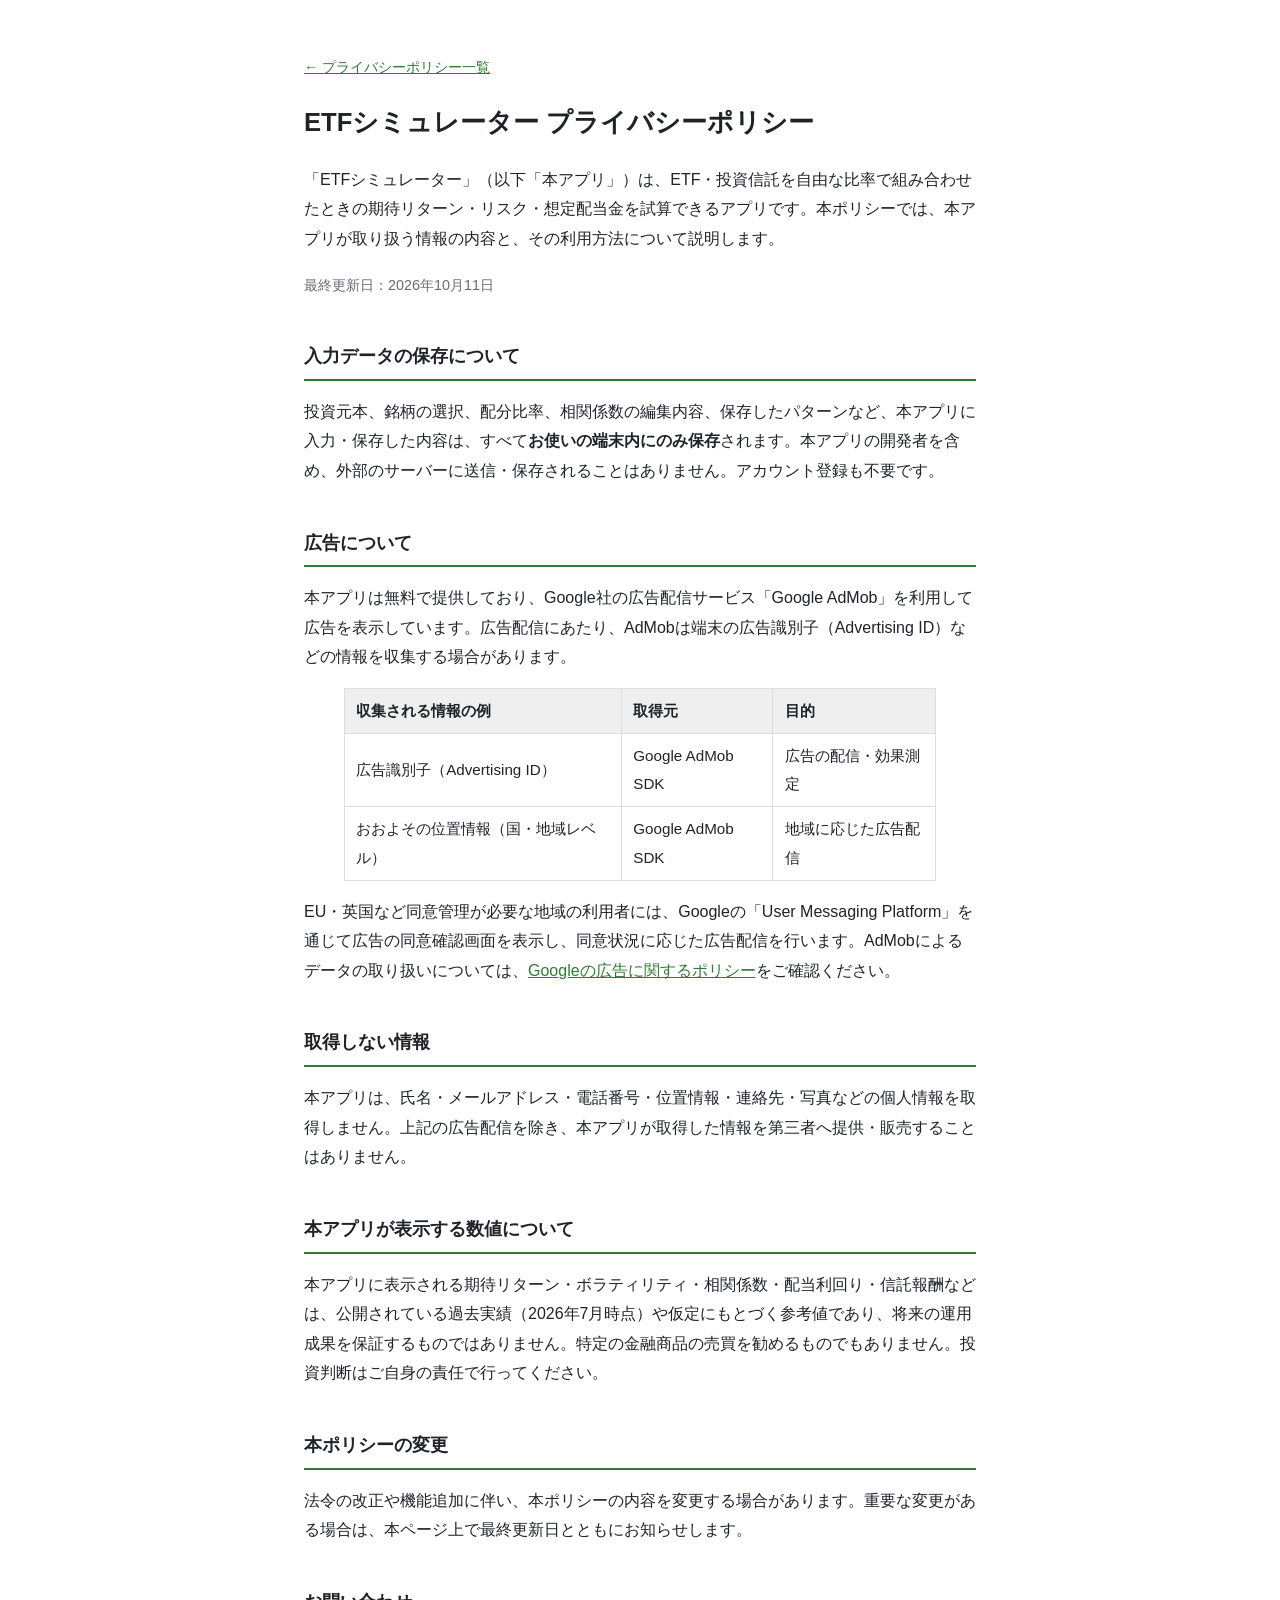
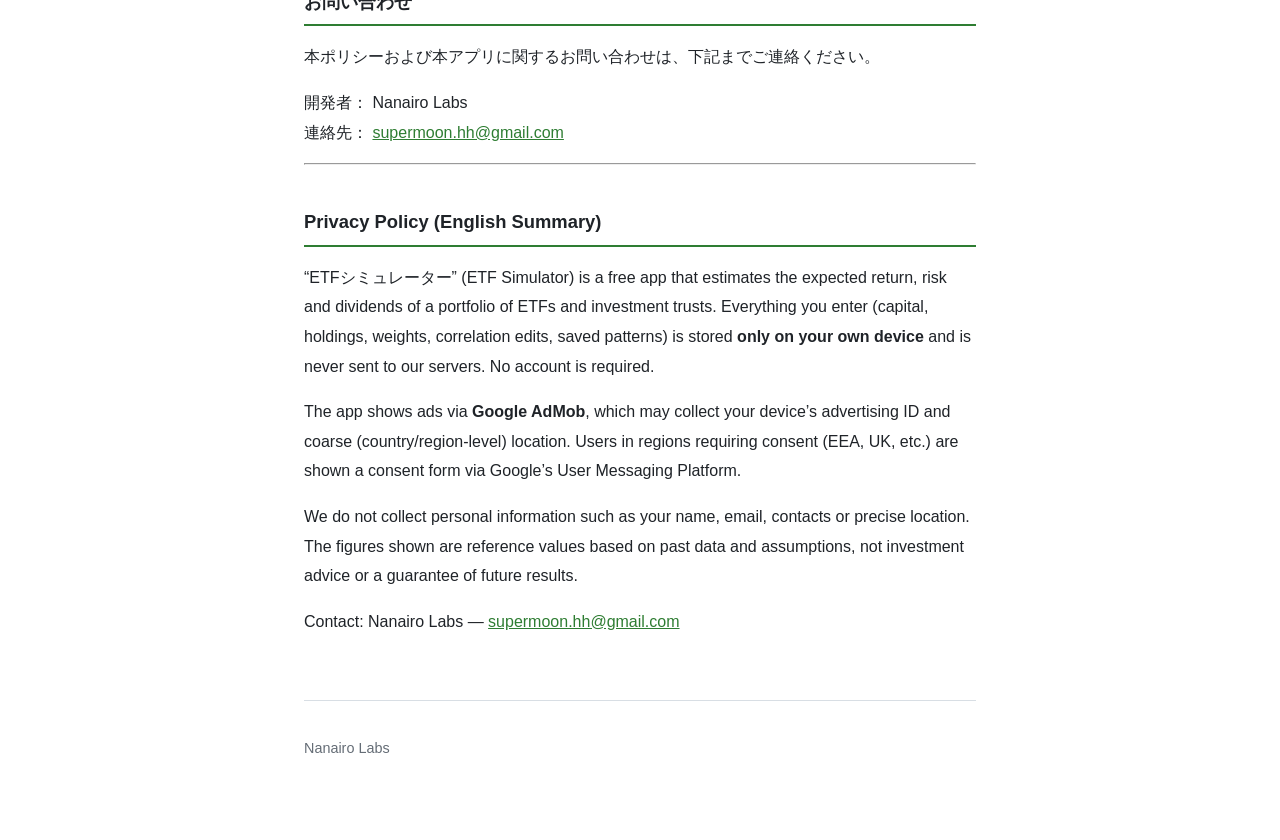
==== etfsim.html @ cdfe836a "Add files via upload" ====
<!DOCTYPE html>
<html lang="ja">
<head>
<meta charset="utf-8">
<meta name="viewport" content="width=device-width, initial-scale=1">
<title>ETFシミュレーター プライバシーポリシー | Nanairo Labs</title>
<link rel="stylesheet" href="style.css">
</head>
<body>
<main>
<p class="back"><a href="./">&larr; プライバシーポリシー一覧</a></p>
<h1>ETFシミュレーター プライバシーポリシー</h1>
<p class="pp-lede">「ETFシミュレーター」（以下「本アプリ」）は、ETF・投資信託を自由な比率で組み合わせたときの期待リターン・リスク・想定配当金を試算できるアプリです。本ポリシーでは、本アプリが取り扱う情報の内容と、その利用方法について説明します。</p>
<p><em>最終更新日：2026年10月11日</em></p>
<h2>入力データの保存について</h2>
<p>投資元本、銘柄の選択、配分比率、相関係数の編集内容、保存したパターンなど、本アプリに入力・保存した内容は、すべて<strong>お使いの端末内にのみ保存</strong>されます。本アプリの開発者を含め、外部のサーバーに送信・保存されることはありません。アカウント登録も不要です。</p>
<h2>広告について</h2>
<p>本アプリは無料で提供しており、Google社の広告配信サービス「Google AdMob」を利用して広告を表示しています。広告配信にあたり、AdMobは端末の広告識別子（Advertising ID）などの情報を収集する場合があります。</p>
<figure class="wp-block-table">
<table>
<thead>
<tr>
<th>収集される情報の例</th>
<th>取得元</th>
<th>目的</th>
</tr>
</thead>
<tbody>
<tr>
<td>広告識別子（Advertising ID）</td>
<td>Google AdMob SDK</td>
<td>広告の配信・効果測定</td>
</tr>
<tr>
<td>おおよその位置情報（国・地域レベル）</td>
<td>Google AdMob SDK</td>
<td>地域に応じた広告配信</td>
</tr>
</tbody>
</table>
</figure>
<p>EU・英国など同意管理が必要な地域の利用者には、Googleの「User Messaging Platform」を通じて広告の同意確認画面を表示し、同意状況に応じた広告配信を行います。AdMobによるデータの取り扱いについては、<a href="https://policies.google.com/technologies/ads?hl=ja">Googleの広告に関するポリシー</a>をご確認ください。</p>
<h2>取得しない情報</h2>
<p>本アプリは、氏名・メールアドレス・電話番号・位置情報・連絡先・写真などの個人情報を取得しません。上記の広告配信を除き、本アプリが取得した情報を第三者へ提供・販売することはありません。</p>
<h2>本アプリが表示する数値について</h2>
<p>本アプリに表示される期待リターン・ボラティリティ・相関係数・配当利回り・信託報酬などは、公開されている過去実績（2026年7月時点）や仮定にもとづく参考値であり、将来の運用成果を保証するものではありません。特定の金融商品の売買を勧めるものでもありません。投資判断はご自身の責任で行ってください。</p>
<h2>本ポリシーの変更</h2>
<p>法令の改正や機能追加に伴い、本ポリシーの内容を変更する場合があります。重要な変更がある場合は、本ページ上で最終更新日とともにお知らせします。</p>
<h2>お問い合わせ</h2>
<p>本ポリシーおよび本アプリに関するお問い合わせは、下記までご連絡ください。</p>
<p>開発者： Nanairo Labs<br />
連絡先： <a href="mailto:supermoon.hh@gmail.com">supermoon.hh@gmail.com</a></p>
<hr>
<h2>Privacy Policy (English Summary)</h2>
<p>&#8220;ETFシミュレーター&#8221; (ETF Simulator) is a free app that estimates the expected return, risk and dividends of a portfolio of ETFs and investment trusts. Everything you enter (capital, holdings, weights, correlation edits, saved patterns) is stored <strong>only on your own device</strong> and is never sent to our servers. No account is required.</p>
<p>The app shows ads via <strong>Google AdMob</strong>, which may collect your device&#8217;s advertising ID and coarse (country/region-level) location. Users in regions requiring consent (EEA, UK, etc.) are shown a consent form via Google&#8217;s User Messaging Platform.</p>
<p>We do not collect personal information such as your name, email, contacts or precise location. The figures shown are reference values based on past data and assumptions, not investment advice or a guarantee of future results.</p>
<p>Contact: Nanairo Labs &mdash; <a href="mailto:supermoon.hh@gmail.com">supermoon.hh@gmail.com</a></p>


<footer>
<p>Nanairo Labs</p>
</footer>
</main>
</body>
</html>
---- style.css ----
:root { color-scheme: light dark; --fg: #1f2328; --bg: #ffffff; --muted: #656d76; --accent: #2e7d32; --line: #d8dee4; }
@media (prefers-color-scheme: dark) {
  :root { --fg: #e6edf3; --bg: #0d1117; --muted: #9198a1; --accent: #7ee787; --line: #30363d; }
}
* { box-sizing: border-box; }
body { margin: 0; background: var(--bg); color: var(--fg);
  font-family: -apple-system, "Segoe UI", "Yu Gothic UI", "Hiragino Sans", sans-serif;
  line-height: 1.85; }
main { max-width: 44rem; margin: 0 auto; padding: 2.5rem 1rem 4rem; }
h1 { font-size: 1.6rem; line-height: 1.4; margin: 0 0 1.5rem; }
h2 { font-size: 1.15rem; margin-top: 2.5rem; padding-bottom: .35rem; border-bottom: 2px solid var(--accent); }
a { color: var(--accent); }
ul { padding-left: 1.3rem; }
li { margin: .4rem 0; }
em { color: var(--muted); font-style: normal; font-size: .9rem; }
table { border-collapse: collapse; width: 100%; margin: 1rem 0; font-size: .95rem; }
th, td { border: 1px solid var(--line); padding: .5rem .7rem; text-align: left; }
th { background: rgba(127,127,127,.12); }
.back { font-size: .9rem; margin-bottom: 1.5rem; }
.applist { list-style: none; padding: 0; }
.applist li { border-bottom: 1px solid var(--line); }
.applist a { display: block; padding: .9rem .2rem; text-decoration: none; }
.applist a:hover { background: rgba(127,127,127,.08); }
footer { margin-top: 4rem; padding-top: 1.2rem; border-top: 1px solid var(--line);
  color: var(--muted); font-size: .9rem; }
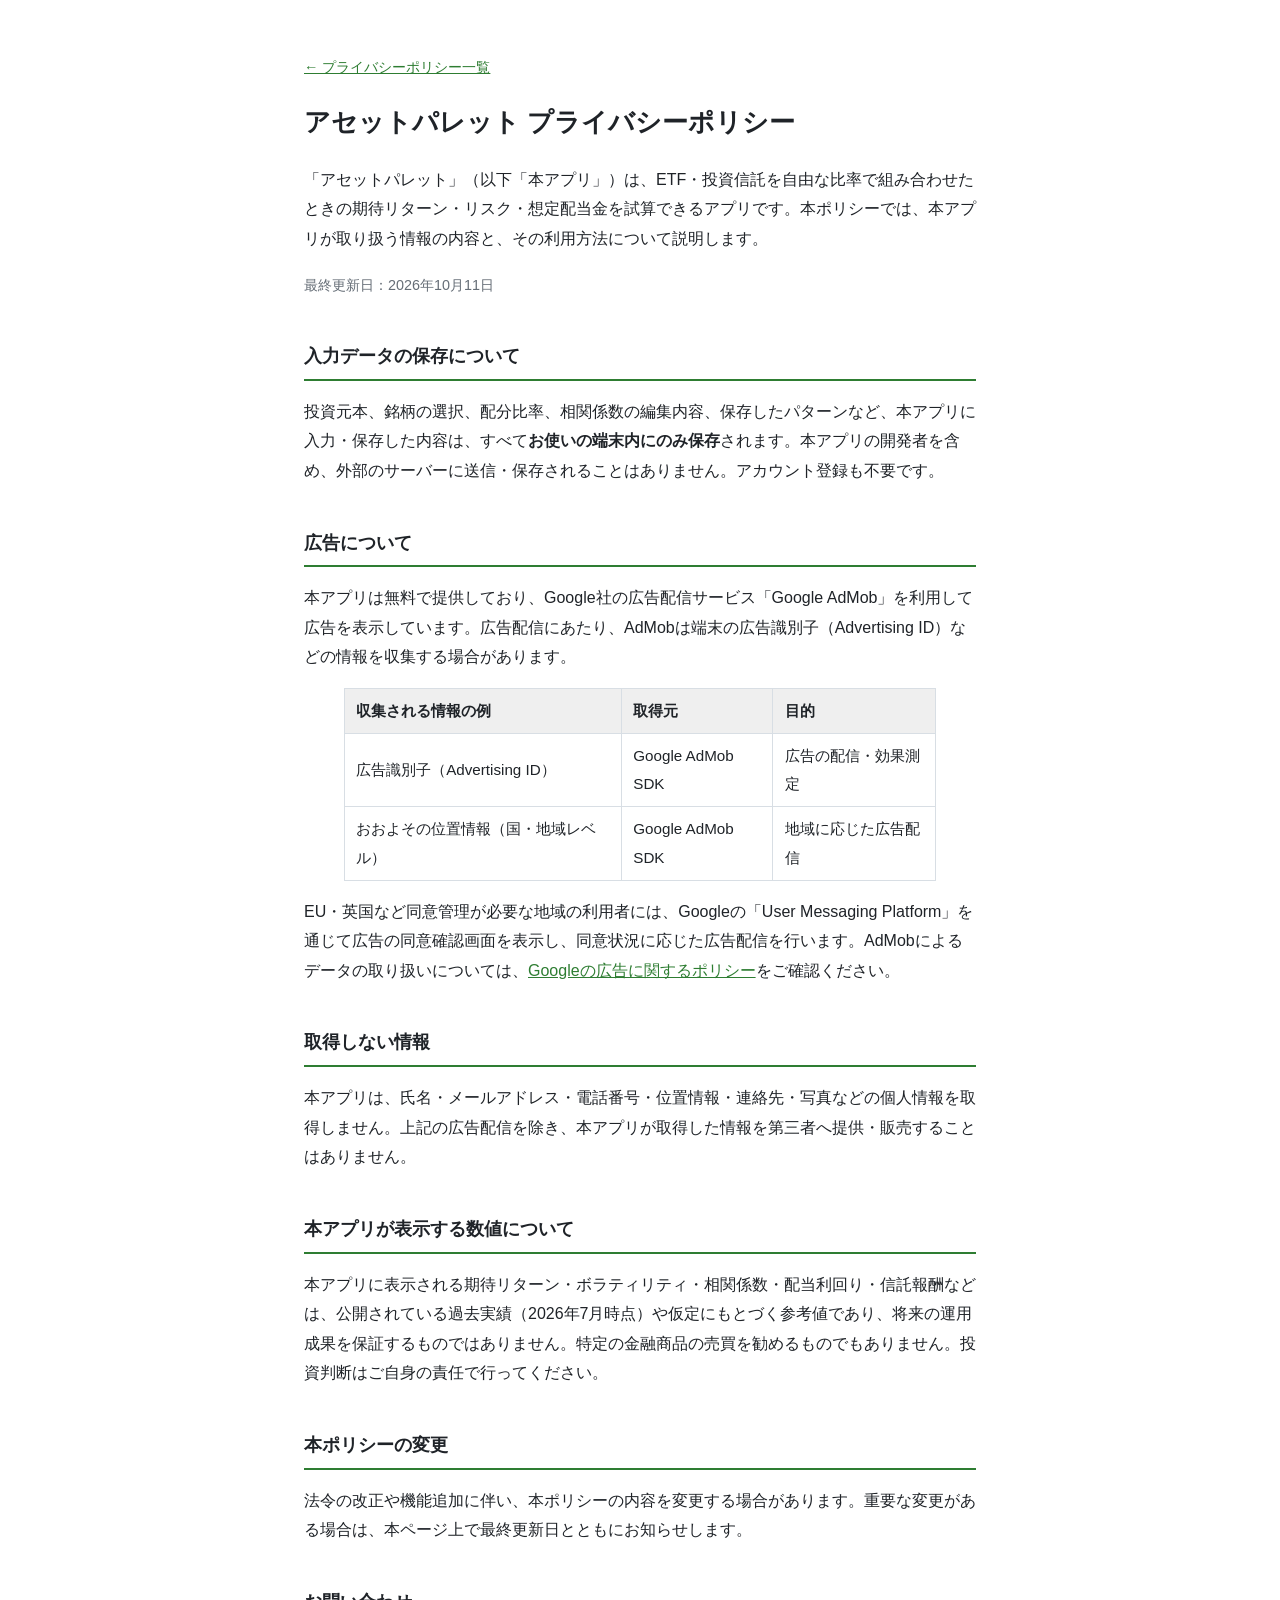
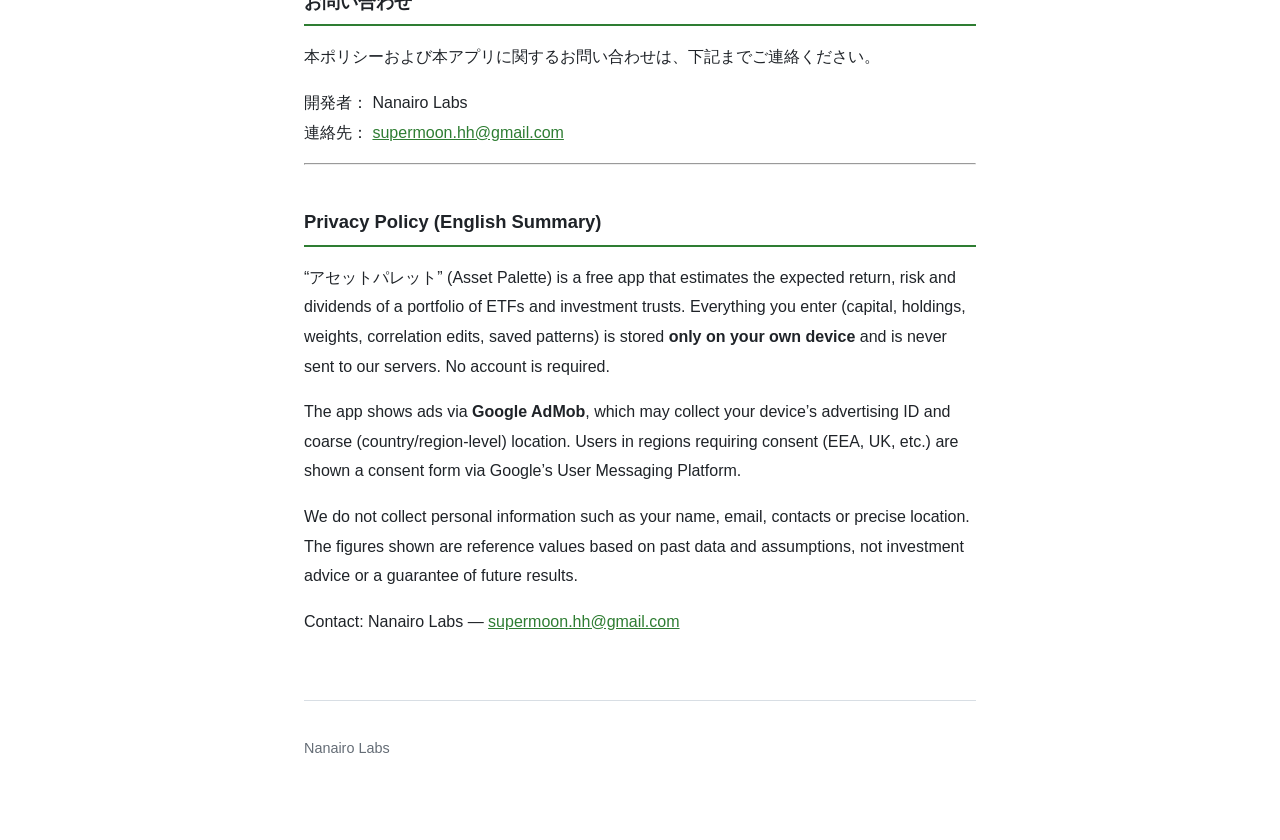
==== commit db3d729f: "Add files via upload" ====
--- a/etfsim.html
+++ b/etfsim.html
@@ -3,14 +3,14 @@
 <head>
 <meta charset="utf-8">
 <meta name="viewport" content="width=device-width, initial-scale=1">
-<title>ETFシミュレーター プライバシーポリシー | Nanairo Labs</title>
+<title>アセットパレット プライバシーポリシー | Nanairo Labs</title>
 <link rel="stylesheet" href="style.css">
 </head>
 <body>
 <main>
 <p class="back"><a href="./">&larr; プライバシーポリシー一覧</a></p>
-<h1>ETFシミュレーター プライバシーポリシー</h1>
-<p class="pp-lede">「ETFシミュレーター」（以下「本アプリ」）は、ETF・投資信託を自由な比率で組み合わせたときの期待リターン・リスク・想定配当金を試算できるアプリです。本ポリシーでは、本アプリが取り扱う情報の内容と、その利用方法について説明します。</p>
+<h1>アセットパレット プライバシーポリシー</h1>
+<p class="pp-lede">「アセットパレット」（以下「本アプリ」）は、ETF・投資信託を自由な比率で組み合わせたときの期待リターン・リスク・想定配当金を試算できるアプリです。本ポリシーでは、本アプリが取り扱う情報の内容と、その利用方法について説明します。</p>
 <p><em>最終更新日：2026年10月11日</em></p>
 <h2>入力データの保存について</h2>
 <p>投資元本、銘柄の選択、配分比率、相関係数の編集内容、保存したパターンなど、本アプリに入力・保存した内容は、すべて<strong>お使いの端末内にのみ保存</strong>されます。本アプリの開発者を含め、外部のサーバーに送信・保存されることはありません。アカウント登録も不要です。</p>
@@ -52,7 +52,7 @@
 連絡先： <a href="mailto:supermoon.hh@gmail.com">supermoon.hh@gmail.com</a></p>
 <hr>
 <h2>Privacy Policy (English Summary)</h2>
-<p>&#8220;ETFシミュレーター&#8221; (ETF Simulator) is a free app that estimates the expected return, risk and dividends of a portfolio of ETFs and investment trusts. Everything you enter (capital, holdings, weights, correlation edits, saved patterns) is stored <strong>only on your own device</strong> and is never sent to our servers. No account is required.</p>
+<p>&#8220;アセットパレット&#8221; (Asset Palette) is a free app that estimates the expected return, risk and dividends of a portfolio of ETFs and investment trusts. Everything you enter (capital, holdings, weights, correlation edits, saved patterns) is stored <strong>only on your own device</strong> and is never sent to our servers. No account is required.</p>
 <p>The app shows ads via <strong>Google AdMob</strong>, which may collect your device&#8217;s advertising ID and coarse (country/region-level) location. Users in regions requiring consent (EEA, UK, etc.) are shown a consent form via Google&#8217;s User Messaging Platform.</p>
 <p>We do not collect personal information such as your name, email, contacts or precise location. The figures shown are reference values based on past data and assumptions, not investment advice or a guarantee of future results.</p>
 <p>Contact: Nanairo Labs &mdash; <a href="mailto:supermoon.hh@gmail.com">supermoon.hh@gmail.com</a></p>
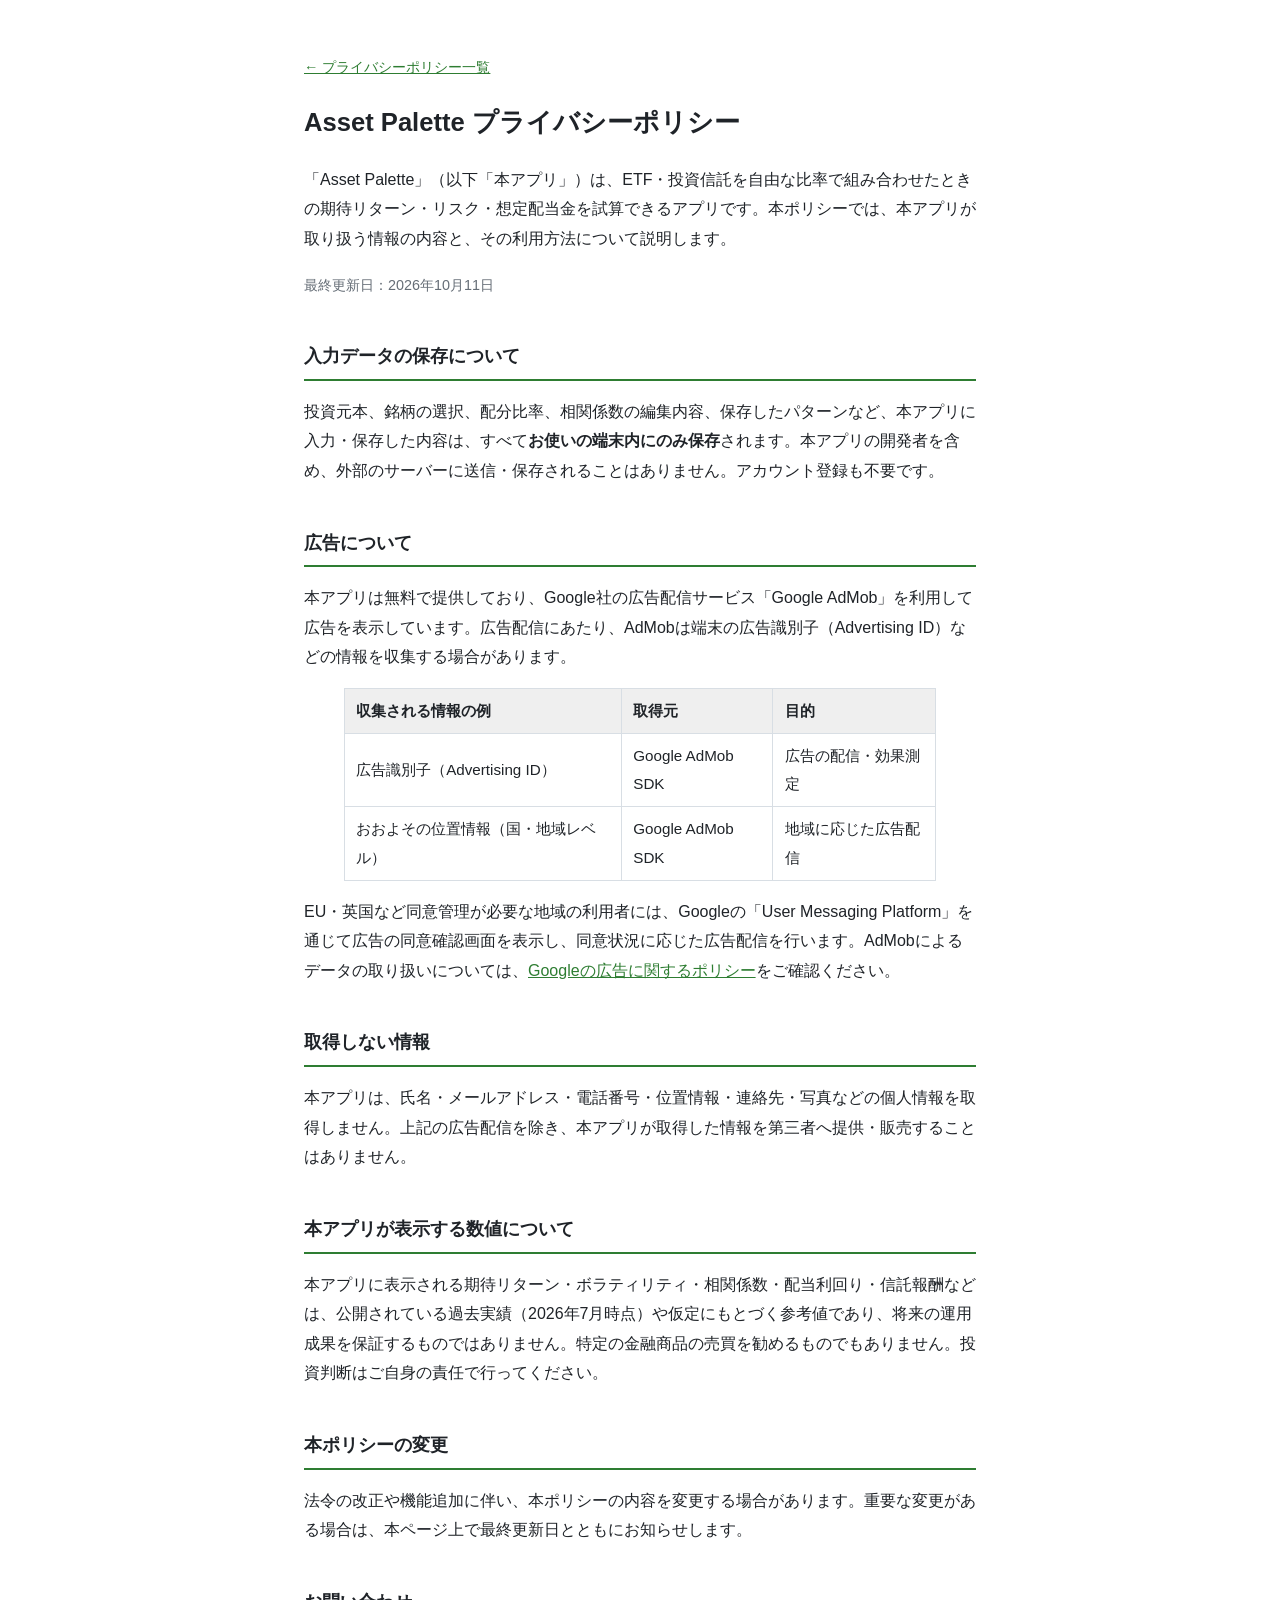
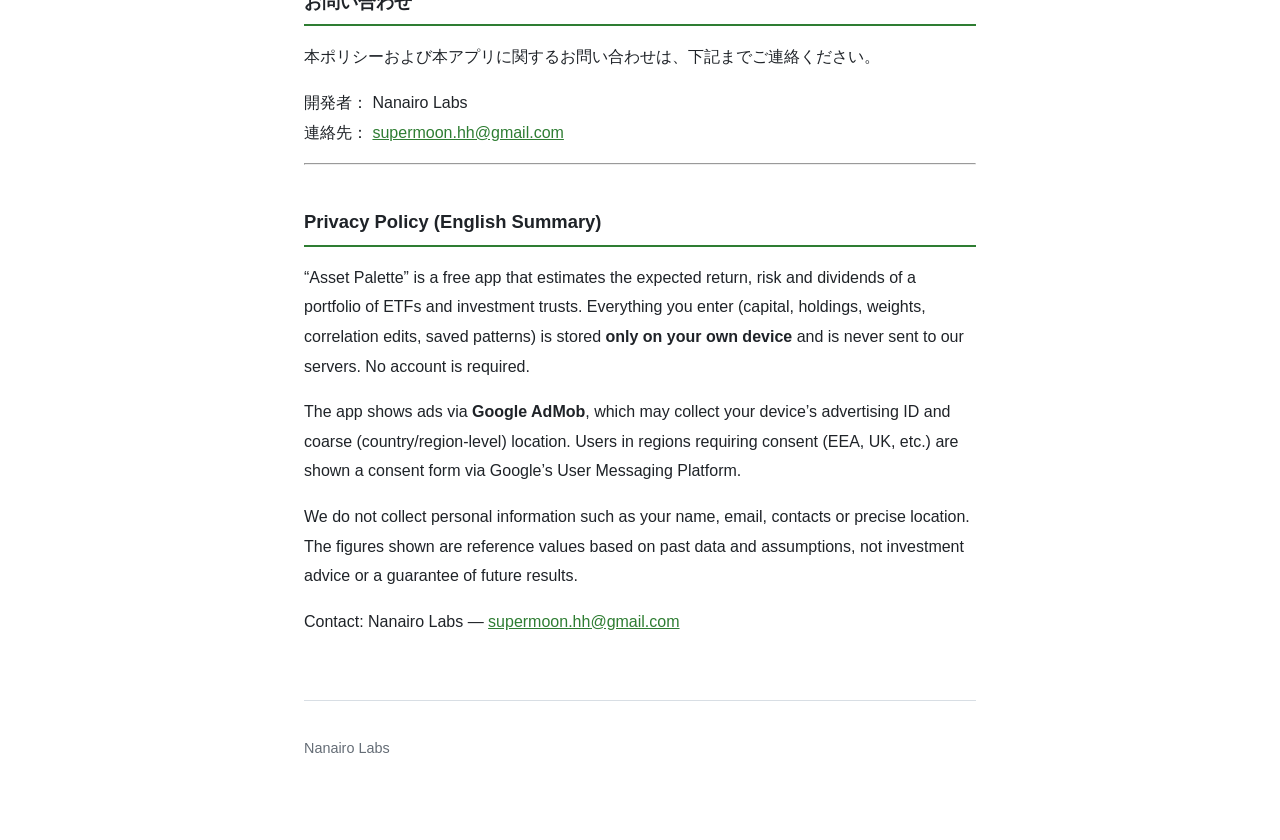
==== commit 5c053455: "Add files via upload" ====
--- a/etfsim.html
+++ b/etfsim.html
@@ -3,14 +3,14 @@
 <head>
 <meta charset="utf-8">
 <meta name="viewport" content="width=device-width, initial-scale=1">
-<title>アセットパレット プライバシーポリシー | Nanairo Labs</title>
+<title>Asset Palette プライバシーポリシー | Nanairo Labs</title>
 <link rel="stylesheet" href="style.css">
 </head>
 <body>
 <main>
 <p class="back"><a href="./">&larr; プライバシーポリシー一覧</a></p>
-<h1>アセットパレット プライバシーポリシー</h1>
-<p class="pp-lede">「アセットパレット」（以下「本アプリ」）は、ETF・投資信託を自由な比率で組み合わせたときの期待リターン・リスク・想定配当金を試算できるアプリです。本ポリシーでは、本アプリが取り扱う情報の内容と、その利用方法について説明します。</p>
+<h1>Asset Palette プライバシーポリシー</h1>
+<p class="pp-lede">「Asset Palette」（以下「本アプリ」）は、ETF・投資信託を自由な比率で組み合わせたときの期待リターン・リスク・想定配当金を試算できるアプリです。本ポリシーでは、本アプリが取り扱う情報の内容と、その利用方法について説明します。</p>
 <p><em>最終更新日：2026年10月11日</em></p>
 <h2>入力データの保存について</h2>
 <p>投資元本、銘柄の選択、配分比率、相関係数の編集内容、保存したパターンなど、本アプリに入力・保存した内容は、すべて<strong>お使いの端末内にのみ保存</strong>されます。本アプリの開発者を含め、外部のサーバーに送信・保存されることはありません。アカウント登録も不要です。</p>
@@ -52,7 +52,7 @@
 連絡先： <a href="mailto:supermoon.hh@gmail.com">supermoon.hh@gmail.com</a></p>
 <hr>
 <h2>Privacy Policy (English Summary)</h2>
-<p>&#8220;アセットパレット&#8221; (Asset Palette) is a free app that estimates the expected return, risk and dividends of a portfolio of ETFs and investment trusts. Everything you enter (capital, holdings, weights, correlation edits, saved patterns) is stored <strong>only on your own device</strong> and is never sent to our servers. No account is required.</p>
+<p>&#8220;Asset Palette&#8221; is a free app that estimates the expected return, risk and dividends of a portfolio of ETFs and investment trusts. Everything you enter (capital, holdings, weights, correlation edits, saved patterns) is stored <strong>only on your own device</strong> and is never sent to our servers. No account is required.</p>
 <p>The app shows ads via <strong>Google AdMob</strong>, which may collect your device&#8217;s advertising ID and coarse (country/region-level) location. Users in regions requiring consent (EEA, UK, etc.) are shown a consent form via Google&#8217;s User Messaging Platform.</p>
 <p>We do not collect personal information such as your name, email, contacts or precise location. The figures shown are reference values based on past data and assumptions, not investment advice or a guarantee of future results.</p>
 <p>Contact: Nanairo Labs &mdash; <a href="mailto:supermoon.hh@gmail.com">supermoon.hh@gmail.com</a></p>
